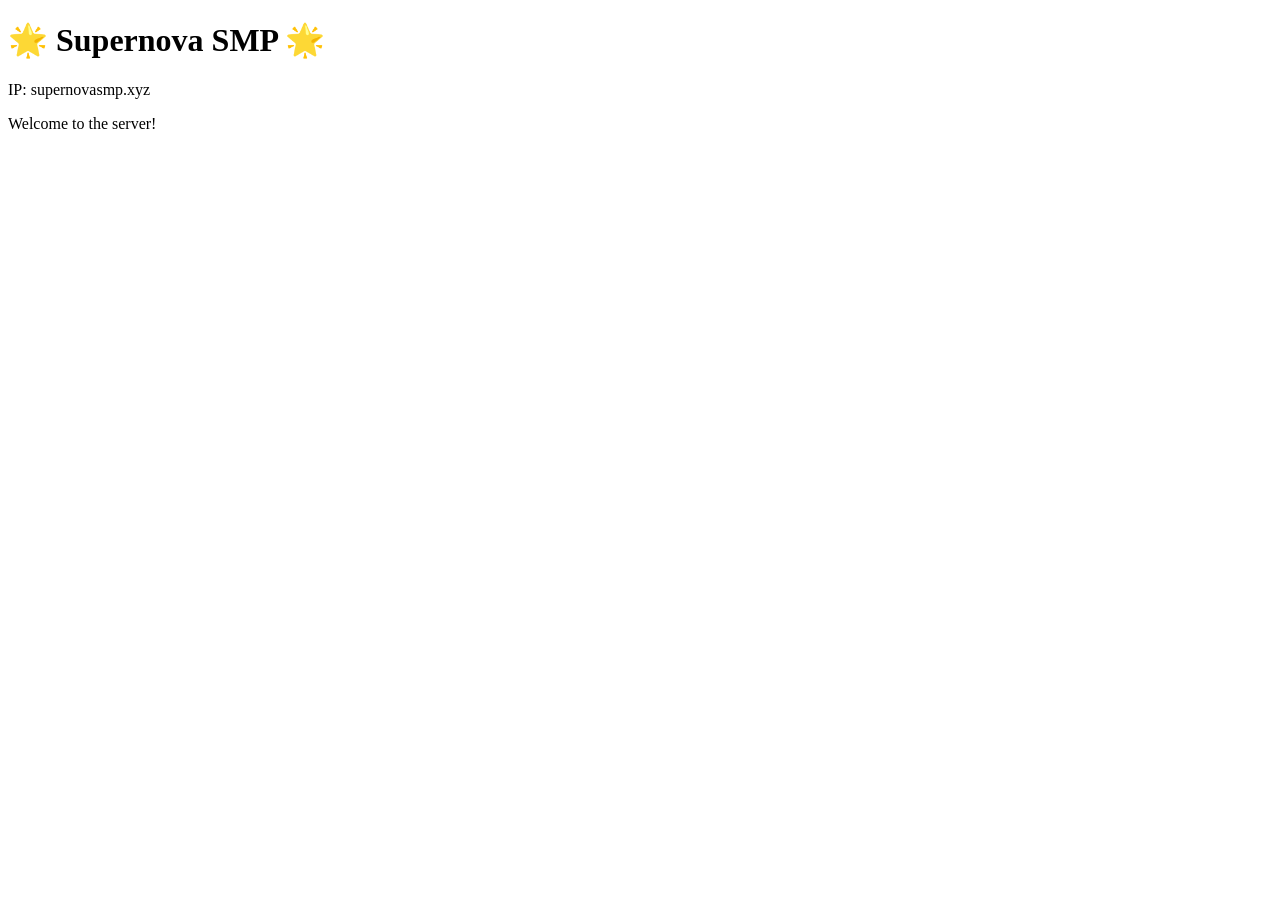
==== index.html @ 619e1f0f "Add files via upload" ====
<!DOCTYPE html>
<html>
<head>
    <title>Supernova SMP</title>
</head>
<body>
    <h1>🌟 Supernova SMP 🌟</h1>
    <p>IP: supernovasmp.xyz</p>
    <p>Welcome to the server!</p>
</body>
</html>
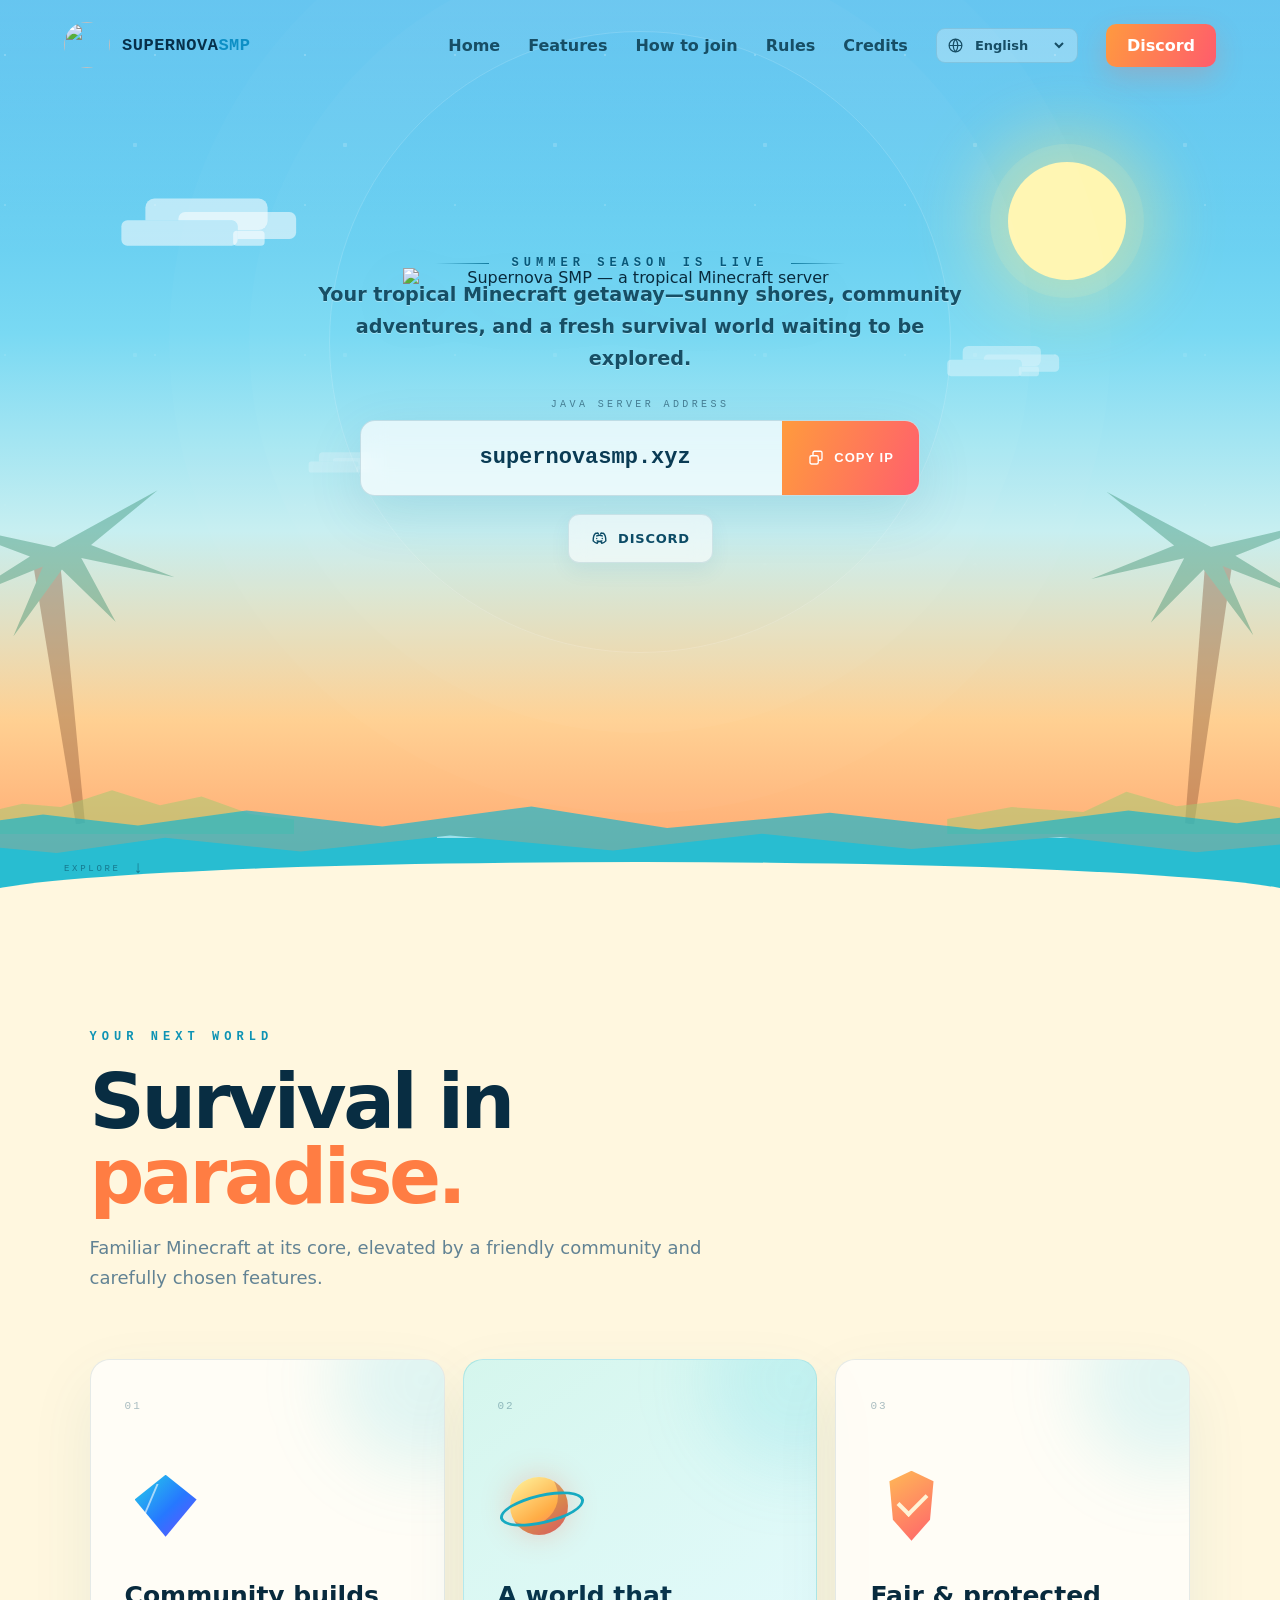
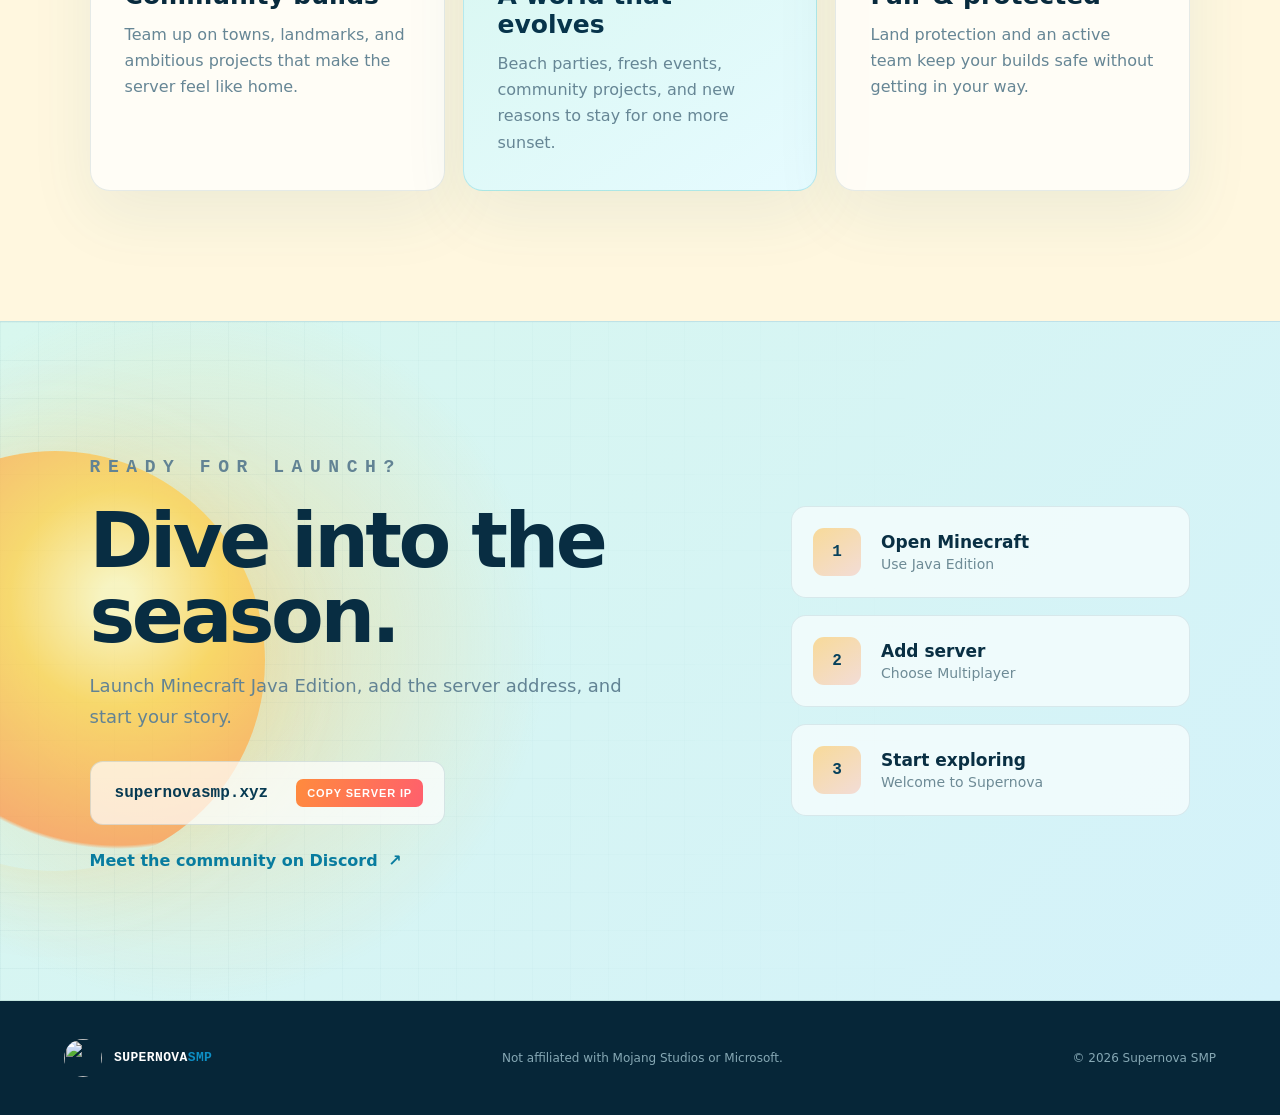
==== commit 2ab664e9: "Add files via upload" ====
--- a/index.html
+++ b/index.html
@@ -1,11 +1,158 @@
-<!DOCTYPE html>
-<html>
-<head>
-    <title>Supernova SMP</title>
-</head>
-<body>
-    <h1>🌟 Supernova SMP 🌟</h1>
-    <p>IP: supernovasmp.xyz</p>
-    <p>Welcome to the server!</p>
-</body>
-</html>+<!doctype html>
+<html lang="en">
+  <head>
+    <meta charset="UTF-8" />
+    <meta name="viewport" content="width=device-width, initial-scale=1.0" />
+    <meta
+      name="description"
+      content="Supernova SMP — a community-first Minecraft survival server. Build your legacy beneath the stars."
+    />
+    <meta name="theme-color" content="#58ccf5" />
+    <title>Supernova SMP — Minecraft Survival, Reimagined</title>
+    <link rel="icon" href="assets/supernova-mark.svg" type="image/svg+xml" />
+    <link rel="stylesheet" href="styles.css" />
+    <script src="script.js" defer></script>
+  </head>
+  <body data-page="home">
+    <a class="skip-link" href="#main">Skip to content</a>
+
+    <header class="site-header" data-header>
+      <a class="brand" href="#home" aria-label="Supernova SMP home">
+        <img src="assets/supernova-logo-transparent.png" alt="" width="46" height="46" />
+        <span>SUPERNOVA<span>SMP</span></span>
+      </a>
+
+      <button class="menu-button" type="button" aria-label="Open navigation" aria-expanded="false" data-menu-button>
+        <span></span><span></span>
+      </button>
+
+      <nav class="site-nav" aria-label="Main navigation" data-i18n-aria-label="mainNavigation" data-nav>
+        <a href="#home" data-i18n="navHome">Home</a>
+        <a href="#features" data-i18n="navFeatures">Features</a>
+        <a href="#join" data-i18n="navJoin">How to join</a>
+        <a href="rules.html" data-i18n="navRules">Rules</a>
+        <a href="credits.html" data-i18n="navCredits">Credits</a>
+        <div class="language-picker">
+          <svg viewBox="0 0 24 24" aria-hidden="true"><circle cx="12" cy="12" r="9"/><path d="M3 12h18M12 3a14 14 0 0 1 0 18M12 3a14 14 0 0 0 0 18"/></svg>
+          <label class="visually-hidden" for="language-select" data-i18n="languageLabel">Language</label>
+          <select id="language-select" data-language-select aria-label="Language">
+            <option value="en">English</option>
+            <option value="de">Deutsch</option>
+            <option value="es">Español</option>
+            <option value="fr">Français</option>
+            <option value="pt">Português</option>
+          </select>
+        </div>
+        <a class="nav-cta" href="#" data-link="discord" data-i18n="navDiscord">Discord</a>
+      </nav>
+    </header>
+
+    <main id="main">
+      <section class="hero" id="home" aria-labelledby="hero-title">
+        <div class="sun" aria-hidden="true"></div>
+        <div class="cloud cloud-one" aria-hidden="true"></div>
+        <div class="cloud cloud-two" aria-hidden="true"></div>
+        <div class="cloud cloud-three" aria-hidden="true"></div>
+        <div class="palm palm-left" aria-hidden="true"><span></span></div>
+        <div class="palm palm-right" aria-hidden="true"><span></span></div>
+
+        <div class="hero-content">
+          <p class="eyebrow"><span></span><b data-i18n="heroEyebrow">SUMMER SEASON IS LIVE</b><span></span></p>
+          <h1 id="hero-title" class="visually-hidden">Supernova SMP</h1>
+          <img class="hero-logo" src="assets/supernova-logo-transparent.png" alt="Supernova SMP — a tropical Minecraft server" />
+          <p class="hero-copy" data-i18n="heroCopy">
+            Your tropical Minecraft getaway—sunny shores, community adventures,
+            and a fresh survival world waiting to be explored.
+          </p>
+
+          <div class="server-wrap">
+            <p class="server-label" data-i18n="serverLabel">JAVA SERVER ADDRESS</p>
+            <button class="server-address" type="button" data-copy-ip aria-label="Copy server address" data-i18n-aria-label="copyServerIp">
+              <span data-server-ip>supernovasmp.xyz</span>
+              <span class="copy-action">
+                <svg viewBox="0 0 24 24" aria-hidden="true"><path d="M8 8V5a2 2 0 0 1 2-2h8a2 2 0 0 1 2 2v8a2 2 0 0 1-2 2h-3M6 9h7a2 2 0 0 1 2 2v7a2 2 0 0 1-2 2H6a2 2 0 0 1-2-2v-7a2 2 0 0 1 2-2Z"/></svg>
+                <span data-copy-label data-i18n="copyIp">Copy IP</span>
+              </span>
+            </button>
+          </div>
+
+          <div class="quick-links" aria-label="Server links">
+            <a class="quick-link discord" href="#" data-link="discord">
+              <svg viewBox="0 0 24 24" aria-hidden="true"><path d="M8.5 8.8c1-.5 2.2-.8 3.5-.8s2.5.3 3.5.8M9 15c1.7.8 4.3.8 6 0m-6.5-3h.01m6.98 0h.01M7 5.5c-2 1.5-3 4.5-3 9.5 1.5 1.7 3.2 2.7 5 3l1.2-1.7M17 5.5c2 1.5 3 4.5 3 9.5-1.5 1.7-3.2 2.7-5 3l-1.2-1.7M7 5.5A12 12 0 0 1 10 5l.5 1M17 5.5A12 12 0 0 0 14 5l-.5 1"/></svg>
+              <span data-i18n="discord">Discord</span>
+            </a>
+          </div>
+        </div>
+
+        <div class="world-edge" aria-hidden="true">
+          <div class="island island-left"></div>
+          <div class="island island-right"></div>
+          <div class="wave wave-one"></div>
+          <div class="wave wave-two"></div>
+          <div class="sand-edge"></div>
+        </div>
+        <a class="scroll-cue" href="#features"><b data-i18n="explore">EXPLORE</b> <span>↓</span></a>
+      </section>
+
+      <section class="feature-section section" id="features" aria-labelledby="features-title">
+        <div class="section-heading reveal">
+          <p class="kicker" data-i18n="featuresKicker">YOUR NEXT WORLD</p>
+          <h2 id="features-title" data-i18n-html="featuresTitle">Survival in <em>paradise.</em></h2>
+          <p data-i18n="featuresIntro">Familiar Minecraft at its core, elevated by a friendly community and carefully chosen features.</p>
+        </div>
+
+        <div class="feature-grid">
+          <article class="feature-card reveal">
+            <span class="feature-number">01</span>
+            <div class="pixel-icon diamond" aria-hidden="true"></div>
+            <h3 data-i18n="featureCommunityTitle">Community builds</h3>
+            <p data-i18n="featureCommunityCopy">Team up on towns, landmarks, and ambitious projects that make the server feel like home.</p>
+          </article>
+          <article class="feature-card featured reveal">
+            <span class="feature-number">02</span>
+            <div class="pixel-icon planet" aria-hidden="true"></div>
+            <h3 data-i18n="featureWorldTitle">A world that evolves</h3>
+            <p data-i18n="featureWorldCopy">Beach parties, fresh events, community projects, and new reasons to stay for one more sunset.</p>
+          </article>
+          <article class="feature-card reveal">
+            <span class="feature-number">03</span>
+            <div class="pixel-icon shield" aria-hidden="true"></div>
+            <h3 data-i18n="featureSafeTitle">Fair & protected</h3>
+            <p data-i18n="featureSafeCopy">Land protection and an active team keep your builds safe without getting in your way.</p>
+          </article>
+        </div>
+      </section>
+
+      <section class="join-section section" id="join" aria-labelledby="join-title">
+        <div class="join-orb" aria-hidden="true"></div>
+        <div class="join-content reveal">
+          <p class="kicker" data-i18n="joinKicker">READY FOR LAUNCH?</p>
+          <h2 id="join-title" data-i18n="joinTitle">Dive into the season.</h2>
+          <p data-i18n="joinCopy">Launch Minecraft Java Edition, add the server address, and start your story.</p>
+          <button class="large-copy" type="button" data-copy-ip>
+            <span data-server-ip>supernovasmp.xyz</span>
+            <span data-copy-label data-i18n="copyServerIp">Copy server IP</span>
+          </button>
+          <a class="text-link" href="#" data-link="discord"><b data-i18n="meetDiscord">Meet the community on Discord</b> <span>↗</span></a>
+        </div>
+
+        <ol class="join-steps reveal">
+          <li><span>1</span><div><strong data-i18n="stepOneTitle">Open Minecraft</strong><small data-i18n="stepOneCopy">Use Java Edition</small></div></li>
+          <li><span>2</span><div><strong data-i18n="stepTwoTitle">Add server</strong><small data-i18n="stepTwoCopy">Choose Multiplayer</small></div></li>
+          <li><span>3</span><div><strong data-i18n="stepThreeTitle">Start exploring</strong><small data-i18n="stepThreeCopy">Welcome to Supernova</small></div></li>
+        </ol>
+      </section>
+    </main>
+
+    <footer class="site-footer">
+      <a class="brand footer-brand" href="#home">
+        <img src="assets/supernova-logo-transparent.png" alt="" width="38" height="38" />
+        <span>SUPERNOVA<span>SMP</span></span>
+      </a>
+      <p data-i18n="disclaimer">Not affiliated with Mojang Studios or Microsoft.</p>
+      <p>© <span data-year></span> Supernova SMP</p>
+    </footer>
+
+    <div class="toast" role="status" aria-live="polite" data-toast data-i18n="copiedToast">Server IP copied!</div>
+  </body>
+</html>
--- a/styles.css
+++ b/styles.css
@@ -0,0 +1,868 @@
+:root {
+  --ink: #070713;
+  --ink-soft: #0d0d20;
+  --cream: #fff0cf;
+  --muted: #aaa8b8;
+  --orange: #ff742d;
+  --pink: #ff3f76;
+  --violet: #8757ff;
+  --cyan: #36d9ff;
+  --border: rgba(255, 255, 255, 0.11);
+}
+
+* { box-sizing: border-box; }
+html { scroll-behavior: smooth; }
+
+body {
+  margin: 0;
+  background: var(--ink);
+  color: #fff;
+  font-family: "Outfit", system-ui, sans-serif;
+  overflow-x: hidden;
+}
+
+a { color: inherit; text-decoration: none; }
+button, a { -webkit-tap-highlight-color: transparent; }
+button { font: inherit; }
+
+.skip-link {
+  position: fixed;
+  z-index: 1000;
+  top: 12px;
+  left: 12px;
+  padding: 10px 14px;
+  color: var(--ink);
+  background: var(--cream);
+  border-radius: 8px;
+  transform: translateY(-150%);
+}
+.skip-link:focus { transform: translateY(0); }
+
+.site-header {
+  position: fixed;
+  z-index: 100;
+  inset: 0 0 auto;
+  display: flex;
+  align-items: center;
+  justify-content: space-between;
+  height: 90px;
+  padding: 0 clamp(24px, 5vw, 84px);
+  transition: background .25s, border-color .25s, height .25s;
+}
+
+.site-header.scrolled {
+  height: 72px;
+  background: rgba(7, 7, 19, .82);
+  border-bottom: 1px solid var(--border);
+  backdrop-filter: blur(18px);
+}
+
+.brand {
+  display: inline-flex;
+  align-items: center;
+  gap: 12px;
+  font-family: "Space Mono", monospace;
+  font-weight: 700;
+  font-size: 17px;
+  letter-spacing: .03em;
+}
+
+.brand img { border-radius: 11px; box-shadow: 0 0 30px rgba(255, 94, 78, .22); }
+.brand > span > span { color: var(--orange); }
+
+.site-nav { display: flex; align-items: center; gap: 40px; font-weight: 600; color: #c5c1c8; }
+.site-nav a { transition: color .2s, transform .2s; }
+.site-nav a:hover { color: #fff; transform: translateY(-1px); }
+.site-nav .nav-cta {
+  padding: 12px 21px;
+  color: #fff;
+  background: linear-gradient(110deg, var(--orange), var(--pink));
+  border-radius: 10px;
+  box-shadow: 0 10px 34px rgba(255, 63, 118, .25);
+}
+
+.menu-button { display: none; }
+
+.hero {
+  position: relative;
+  isolation: isolate;
+  min-height: 840px;
+  height: 100svh;
+  overflow: hidden;
+  display: grid;
+  place-items: center;
+  padding: 100px 24px 155px;
+  background:
+    radial-gradient(circle at 50% 39%, rgba(255, 197, 96, .16) 0 2%, transparent 22%),
+    radial-gradient(ellipse at 50% 77%, rgba(255, 42, 103, .38), transparent 45%),
+    linear-gradient(180deg, #080817 0%, #0a0920 42%, #2a123d 69%, #df304d 91%, #ff782c 100%);
+}
+
+.hero::before {
+  content: "";
+  position: absolute;
+  z-index: -2;
+  inset: 0;
+  opacity: .4;
+  background-image:
+    radial-gradient(circle, #fff 0 1px, transparent 1.5px),
+    radial-gradient(circle, #9adfff 0 1px, transparent 1.5px);
+  background-position: 0 0, 70px 110px;
+  background-size: 180px 180px, 260px 260px;
+  mask-image: linear-gradient(to bottom, #000 0 72%, transparent 95%);
+}
+
+.hero::after {
+  content: "";
+  position: absolute;
+  z-index: -1;
+  width: 720px;
+  height: 720px;
+  left: 50%;
+  top: 48%;
+  border-radius: 50%;
+  transform: translate(-50%, -50%);
+  border: 1px solid rgba(255,255,255,.05);
+  box-shadow: inset 0 0 80px rgba(255, 117, 74, .07);
+}
+
+.nova-glow {
+  position: absolute;
+  z-index: -1;
+  top: 28%;
+  left: 50%;
+  width: 180px;
+  aspect-ratio: 1;
+  transform: translate(-50%, -50%);
+  border-radius: 50%;
+  background: #fff5d1;
+  opacity: .1;
+  filter: blur(2px);
+  box-shadow: 0 0 35px #fff, 0 0 120px 60px rgba(255, 88, 49, .5), 0 0 280px 150px rgba(172, 63, 255, .23);
+  animation: pulse 5s ease-in-out infinite;
+}
+
+.orbit { position: absolute; z-index: -1; left: 50%; top: 43%; border: 1px solid rgba(255, 207, 161, .09); border-radius: 50%; transform: translate(-50%, -50%) rotate(-10deg); }
+.orbit-one { width: min(88vw, 1050px); height: 330px; }
+.orbit-two { width: min(70vw, 790px); height: 230px; transform: translate(-50%, -50%) rotate(14deg); }
+
+@keyframes pulse { 50% { transform: translate(-50%, -50%) scale(1.12); opacity: .16; } }
+
+.hero-content { position: relative; z-index: 3; width: min(100%, 1100px); text-align: center; margin-top: -10px; }
+.eyebrow, .kicker {
+  margin: 0 0 30px;
+  color: #ff9d57;
+  font-family: "Space Mono", monospace;
+  font-size: 12px;
+  font-weight: 700;
+  letter-spacing: .42em;
+}
+.eyebrow { display: flex; align-items: center; justify-content: center; gap: 22px; }
+.eyebrow span { width: 54px; height: 1px; background: linear-gradient(90deg, transparent, var(--orange)); }
+.eyebrow span:last-child { transform: rotate(180deg); }
+
+.hero h1 { margin: 0; line-height: .78; }
+.hero h1 > span {
+  display: block;
+  color: var(--cream);
+  font-family: Impact, Haettenschweiler, "Arial Narrow Bold", sans-serif;
+  font-size: clamp(70px, 13.7vw, 210px);
+  font-weight: 900;
+  letter-spacing: -.035em;
+  transform: scaleX(1.04);
+  background: linear-gradient(180deg, #fff0c6 7%, #ffd28b 38%, #ff862e 62%, #ff3f68 88%);
+  -webkit-background-clip: text;
+  background-clip: text;
+  -webkit-text-fill-color: transparent;
+  filter: drop-shadow(0 18px 28px rgba(255, 74, 65, .25));
+}
+.hero h1 small {
+  display: block;
+  margin-top: 32px;
+  color: rgba(255,255,255,.55);
+  font-family: "Space Mono", monospace;
+  font-size: 11px;
+  letter-spacing: .62em;
+}
+
+.hero-copy { max-width: 680px; margin: 28px auto 36px; color: #d2ccd3; font-size: clamp(17px, 1.5vw, 21px); line-height: 1.65; }
+.server-wrap { width: min(100%, 560px); margin: 0 auto; }
+.server-label { margin: 0 0 10px; color: rgba(255,255,255,.4); font-family: "Space Mono", monospace; font-size: 10px; letter-spacing: .34em; }
+
+.server-address {
+  width: 100%;
+  min-height: 76px;
+  padding: 0 0 0 27px;
+  display: grid;
+  grid-template-columns: 1fr auto;
+  align-items: center;
+  overflow: hidden;
+  border: 1px solid rgba(255,255,255,.14);
+  border-radius: 15px;
+  color: var(--cream);
+  background: rgba(7,7,24,.58);
+  box-shadow: 0 18px 60px rgba(10,0,23,.28);
+  font-family: "Space Mono", monospace;
+  font-weight: 700;
+  font-size: clamp(16px, 2.2vw, 22px);
+  cursor: pointer;
+  backdrop-filter: blur(12px);
+  transition: border-color .2s, transform .2s;
+}
+.server-address:hover { border-color: rgba(255,145,91,.65); transform: translateY(-2px); }
+.copy-action {
+  align-self: stretch;
+  display: flex;
+  align-items: center;
+  gap: 9px;
+  padding: 0 25px;
+  color: #fff;
+  background: linear-gradient(110deg, var(--orange), var(--pink));
+  font-family: "Outfit", sans-serif;
+  font-size: 13px;
+  letter-spacing: .08em;
+  text-transform: uppercase;
+}
+.copy-action svg { width: 18px; fill: none; stroke: currentColor; stroke-width: 1.8; }
+
+.quick-links { display: flex; justify-content: center; flex-wrap: wrap; gap: 12px; margin-top: 18px; }
+.quick-link {
+  min-width: 145px;
+  padding: 14px 20px;
+  display: inline-flex;
+  justify-content: center;
+  align-items: center;
+  gap: 9px;
+  border: 1px solid var(--border);
+  border-radius: 11px;
+  background: rgba(10,10,33,.48);
+  color: #e7e4ec;
+  font-size: 13px;
+  font-weight: 700;
+  text-transform: uppercase;
+  letter-spacing: .06em;
+  backdrop-filter: blur(10px);
+  transition: transform .2s, background .2s, border-color .2s;
+}
+.quick-link:hover { transform: translateY(-3px); background: rgba(255,255,255,.1); border-color: rgba(255,255,255,.25); }
+.quick-link svg { width: 19px; height: 19px; fill: none; stroke: currentColor; stroke-width: 1.8; stroke-linecap: round; stroke-linejoin: round; }
+
+.world-edge { position: absolute; z-index: 2; left: 0; right: 0; bottom: -2px; height: 120px; pointer-events: none; }
+.terrain { position: absolute; inset: 0; }
+.terrain-back { background: #13132b; clip-path: polygon(0 78%, 6% 43%, 10% 62%, 15% 18%, 21% 55%, 27% 9%, 33% 55%, 39% 22%, 45% 60%, 51% 12%, 58% 51%, 65% 25%, 72% 60%, 79% 14%, 86% 57%, 93% 30%, 100% 53%, 100% 100%, 0 100%); opacity: .72; }
+.terrain-front { background: var(--ink); clip-path: polygon(0 67%, 5% 85%, 11% 41%, 17% 73%, 24% 30%, 30% 75%, 36% 46%, 42% 82%, 49% 40%, 55% 76%, 62% 33%, 69% 74%, 76% 46%, 83% 82%, 90% 39%, 96% 72%, 100% 56%, 100% 100%, 0 100%); }
+.scroll-cue { position: absolute; z-index: 4; bottom: 22px; left: clamp(24px, 5vw, 84px); display: flex; align-items: center; gap: 12px; color: rgba(255,255,255,.48); font-family: "Space Mono", monospace; font-size: 9px; letter-spacing: .3em; }
+.scroll-cue span { font-size: 17px; animation: bounce 1.8s infinite; }
+@keyframes bounce { 50% { transform: translateY(5px); } }
+
+.section { padding: 130px clamp(24px, 7vw, 120px); }
+.feature-section { background: var(--ink); }
+.section-heading { max-width: 760px; margin-bottom: 65px; }
+.kicker { margin-bottom: 20px; }
+.section h2 { margin: 0; font-size: clamp(45px, 6vw, 82px); letter-spacing: -.045em; line-height: .98; }
+.section h2 em { color: var(--orange); font-style: normal; }
+.section-heading > p:last-child, .join-content > p { color: var(--muted); font-size: 18px; line-height: 1.7; }
+.section-heading > p:last-child { max-width: 630px; }
+
+.feature-grid { display: grid; grid-template-columns: repeat(3, 1fr); gap: 18px; }
+.feature-card {
+  position: relative;
+  min-height: 365px;
+  padding: 34px;
+  overflow: hidden;
+  border: 1px solid var(--border);
+  border-radius: 20px;
+  background: linear-gradient(145deg, rgba(255,255,255,.055), rgba(255,255,255,.015));
+}
+.feature-card::after { content: ""; position: absolute; width: 180px; height: 180px; right: -70px; top: -70px; border-radius: 50%; background: rgba(255,100,53,.12); filter: blur(35px); }
+.feature-card.featured { background: linear-gradient(145deg, #261747, #121225); border-color: rgba(146,91,255,.3); transform: translateY(-22px); }
+.feature-number { color: rgba(255,255,255,.28); font-family: "Space Mono", monospace; font-size: 11px; letter-spacing: .18em; }
+.pixel-icon { width: 82px; height: 82px; margin: 52px 0 34px; position: relative; }
+.pixel-icon::before, .pixel-icon::after { content: ""; position: absolute; }
+.diamond::before { inset: 10px; background: linear-gradient(135deg, var(--cyan), #2678ff 55%, #714dff); clip-path: polygon(50% 0, 100% 40%, 50% 100%, 0 40%); filter: drop-shadow(0 12px 20px rgba(54,217,255,.28)); }
+.diamond::after { inset: 19px 25px 32px; border-left: 2px solid rgba(255,255,255,.6); transform: skew(-23deg); }
+.planet::before { width: 58px; height: 58px; left: 12px; top: 12px; border-radius: 50%; background: linear-gradient(145deg, #ffe08d, var(--orange) 60%, var(--pink)); box-shadow: inset -10px -10px 0 rgba(111,31,97,.27), 0 0 30px rgba(255,86,61,.25); }
+.planet::after { width: 80px; height: 24px; top: 29px; left: 1px; border: 3px solid #d78aff; border-radius: 50%; transform: rotate(-13deg); }
+.shield::before { inset: 6px 12px; background: linear-gradient(145deg, #ffbd55, var(--pink)); clip-path: polygon(50% 0, 88% 15%, 82% 70%, 50% 100%, 18% 70%, 12% 15%); filter: drop-shadow(0 10px 18px rgba(255,63,118,.25)); }
+.shield::after { width: 13px; height: 24px; border-right: 4px solid #fff3d6; border-bottom: 4px solid #fff3d6; transform: rotate(45deg); left: 34px; top: 22px; }
+.feature-card h3 { margin: 0 0 12px; font-size: 25px; }
+.feature-card p { margin: 0; color: var(--muted); line-height: 1.65; }
+
+.join-section {
+  position: relative;
+  isolation: isolate;
+  display: grid;
+  grid-template-columns: 1.2fr .8fr;
+  gap: clamp(50px, 8vw, 120px);
+  align-items: center;
+  min-height: 650px;
+  overflow: hidden;
+  background:
+    radial-gradient(circle at 18% 50%, rgba(255, 88, 45, .18), transparent 32%),
+    linear-gradient(135deg, #0c0b20, #11102b);
+  border-top: 1px solid var(--border);
+  border-bottom: 1px solid var(--border);
+}
+.join-section::before { content: ""; position: absolute; z-index: -2; inset: 0; background-image: linear-gradient(rgba(255,255,255,.022) 1px, transparent 1px), linear-gradient(90deg, rgba(255,255,255,.022) 1px, transparent 1px); background-size: 38px 38px; mask-image: linear-gradient(90deg, #000, transparent 75%); }
+.join-orb { position: absolute; z-index: -1; width: 420px; height: 420px; left: -155px; top: 50%; transform: translateY(-50%); border-radius: 50%; background: radial-gradient(circle at 65% 35%, #ffe1a4 0 3%, #ff7a2f 17%, #e92c63 48%, #6d2d98 70%, transparent 71%); box-shadow: 0 0 100px rgba(255,53,81,.17); opacity: .55; }
+.join-content { max-width: 670px; }
+.join-content > p { max-width: 550px; }
+.large-copy { display: flex; align-items: center; gap: 28px; margin-top: 28px; padding: 17px 21px 17px 24px; border: 1px solid rgba(255,255,255,.15); border-radius: 13px; background: rgba(7,7,19,.62); color: var(--cream); font-family: "Space Mono", monospace; font-size: 16px; font-weight: 700; cursor: pointer; }
+.large-copy span:last-child { padding: 8px 11px; border-radius: 7px; color: #fff; background: linear-gradient(110deg, var(--orange), var(--pink)); font-family: "Outfit", sans-serif; font-size: 11px; letter-spacing: .08em; text-transform: uppercase; }
+.text-link { display: inline-block; margin-top: 26px; color: #d9baff; font-weight: 700; }
+.text-link span { margin-left: 5px; }
+.join-steps { list-style: none; display: grid; gap: 17px; margin: 0; padding: 0; }
+.join-steps li { display: flex; align-items: center; gap: 20px; padding: 21px; border: 1px solid var(--border); border-radius: 15px; background: rgba(255,255,255,.035); }
+.join-steps li > span { flex: 0 0 48px; display: grid; place-items: center; aspect-ratio: 1; border-radius: 11px; color: var(--cream); background: linear-gradient(145deg, rgba(255,125,56,.3), rgba(255,63,118,.12)); font-family: "Space Mono", monospace; font-weight: 700; }
+.join-steps strong, .join-steps small { display: block; }
+.join-steps strong { margin-bottom: 4px; font-size: 17px; }
+.join-steps small { color: var(--muted); font-size: 14px; }
+
+.site-footer { display: flex; align-items: center; justify-content: space-between; gap: 30px; padding: 38px clamp(24px, 5vw, 84px); background: #060610; color: #716f7c; font-size: 12px; }
+.footer-brand { color: #fff; font-size: 13px; }
+
+.toast { position: fixed; z-index: 200; left: 50%; bottom: 28px; padding: 13px 19px; border: 1px solid rgba(255,255,255,.16); border-radius: 10px; background: #18172a; color: #fff; font-weight: 600; box-shadow: 0 16px 50px rgba(0,0,0,.4); transform: translate(-50%, 120px); opacity: 0; transition: transform .3s, opacity .3s; }
+.toast.show { transform: translate(-50%, 0); opacity: 1; }
+
+.reveal { opacity: 0; transform: translateY(24px); transition: opacity .7s ease, transform .7s ease; }
+.reveal.visible { opacity: 1; transform: translateY(0); }
+
+@media (max-width: 900px) {
+  .site-header { height: 76px; padding-inline: 22px; }
+  .menu-button { position: relative; z-index: 2; display: block; width: 42px; height: 42px; border: 1px solid var(--border); border-radius: 9px; background: rgba(255,255,255,.04); }
+  .menu-button span { position: absolute; left: 11px; width: 18px; height: 2px; background: #fff; transition: transform .2s, top .2s; }
+  .menu-button span:first-child { top: 15px; }
+  .menu-button span:last-child { top: 24px; }
+  .menu-button[aria-expanded="true"] span:first-child { top: 20px; transform: rotate(45deg); }
+  .menu-button[aria-expanded="true"] span:last-child { top: 20px; transform: rotate(-45deg); }
+  .site-nav { position: fixed; inset: 0; display: grid; place-content: center; gap: 28px; background: rgba(7,7,19,.97); font-size: 25px; text-align: center; transform: translateY(-100%); opacity: 0; transition: transform .3s, opacity .3s; }
+  .site-nav.open { transform: translateY(0); opacity: 1; }
+  .site-nav .nav-cta { font-size: 17px; }
+  .hero { min-height: 790px; padding-bottom: 145px; }
+  .feature-grid { grid-template-columns: 1fr; }
+  .feature-card { min-height: 310px; }
+  .feature-card.featured { transform: none; }
+  .pixel-icon { margin: 38px 0 25px; }
+  .join-section { grid-template-columns: 1fr; }
+}
+
+@media (max-width: 560px) {
+  .brand { font-size: 14px; gap: 9px; }
+  .brand img { width: 39px; height: 39px; }
+  .hero { min-height: 760px; padding-inline: 17px; }
+  .eyebrow { gap: 11px; font-size: 9px; letter-spacing: .28em; }
+  .eyebrow span { width: 24px; }
+  .hero h1 > span { font-size: clamp(52px, 18vw, 90px); }
+  .hero h1 small { margin-top: 25px; font-size: 8px; letter-spacing: .45em; }
+  .hero-copy { margin-top: 24px; font-size: 16px; }
+  .server-address { min-height: 66px; padding-left: 15px; font-size: 14px; }
+  .copy-action { padding: 0 15px; }
+  .copy-action > span { display: none; }
+  .quick-link { min-width: 0; flex: 1 1 30%; padding-inline: 10px; font-size: 11px; }
+  .quick-link svg { width: 16px; }
+  .scroll-cue { display: none; }
+  .section { padding: 90px 20px; }
+  .section-heading { margin-bottom: 40px; }
+  .feature-card { padding: 27px; }
+  .join-orb { opacity: .28; }
+  .large-copy { width: 100%; justify-content: space-between; gap: 12px; font-size: 13px; padding-left: 15px; }
+  .large-copy span:last-child { font-size: 9px; }
+  .site-footer { flex-direction: column; text-align: center; }
+}
+
+@media (prefers-reduced-motion: reduce) {
+  *, *::before, *::after { scroll-behavior: auto !important; animation-duration: .01ms !important; animation-iteration-count: 1 !important; transition-duration: .01ms !important; }
+  .reveal { opacity: 1; transform: none; }
+}
+
+/* ─────────────────────────────────────────────
+   SUMMER SEASON THEME
+   These overrides turn the base layout into a
+   bright, blocky Minecraft beach getaway.
+   ───────────────────────────────────────────── */
+:root {
+  --ink: #07283b;
+  --ink-soft: #0b3b54;
+  --cream: #fff9d8;
+  --muted: #628394;
+  --orange: #ff8b3d;
+  --pink: #ff5f6d;
+  --violet: #178ed0;
+  --cyan: #25cfe8;
+  --border: rgba(7, 64, 88, .13);
+  --sand: #f8dea3;
+}
+
+body { background: #fffaf0; color: #082a3d; }
+.site-header { color: #07304a; }
+.site-header.scrolled {
+  background: rgba(245, 252, 249, .88);
+  border-color: rgba(7, 64, 88, .1);
+  box-shadow: 0 8px 30px rgba(3, 79, 106, .08);
+}
+.brand img {
+  object-fit: cover;
+  border-radius: 50%;
+  mix-blend-mode: normal;
+  box-shadow: none;
+}
+.brand > span > span { color: #0d8fc5; }
+.site-nav { gap: 28px; color: #174e65; }
+.site-nav a:hover { color: #052f46; }
+.site-nav .nav-cta {
+  color: #fff;
+  background: linear-gradient(110deg, #ff9a3f, #ff5c6c);
+  box-shadow: 0 10px 28px rgba(255, 102, 82, .24);
+}
+.language-picker {
+  display: inline-flex;
+  align-items: center;
+  gap: 7px;
+  padding: 8px 10px;
+  border: 1px solid rgba(7, 64, 88, .13);
+  border-radius: 9px;
+  background: rgba(255,255,255,.28);
+}
+.language-picker svg {
+  width: 17px;
+  height: 17px;
+  fill: none;
+  stroke: currentColor;
+  stroke-width: 1.7;
+}
+.language-picker select {
+  max-width: 104px;
+  border: 0;
+  outline: 0;
+  color: inherit;
+  background: transparent;
+  font: inherit;
+  font-size: 13px;
+  font-weight: 700;
+  cursor: pointer;
+}
+.language-picker option { color: #082d42; background: #fff; }
+.eyebrow b, .scroll-cue b, .text-link b { font: inherit; }
+
+.hero {
+  min-height: 900px;
+  padding-top: 92px;
+  padding-bottom: 175px;
+  background:
+    linear-gradient(180deg, rgba(255,255,255,.18), transparent 28%),
+    linear-gradient(180deg, #45b9ed 0%, #79d9f3 37%, #c7eff1 59%, #ffd092 80%, #ff9d67 100%);
+}
+.hero::before {
+  opacity: .22;
+  background-image:
+    radial-gradient(circle, #fff 0 2px, transparent 2.5px),
+    radial-gradient(circle, #fff 0 1px, transparent 1.5px);
+  background-position: 30px 40px, 80px 130px;
+  background-size: 210px 210px, 150px 150px;
+  mask-image: linear-gradient(to bottom, #000, transparent 66%);
+}
+.hero::after {
+  width: 620px;
+  height: 620px;
+  top: 38%;
+  border-color: rgba(255,255,255,.17);
+  box-shadow: 0 0 0 80px rgba(255,255,255,.025), 0 0 0 160px rgba(255,255,255,.018);
+}
+.hero-content { margin-top: 2px; width: min(100%, 920px); }
+.eyebrow { margin-bottom: 12px; color: #075a7c; text-shadow: 0 1px rgba(255,255,255,.3); }
+.eyebrow span { background: linear-gradient(90deg, transparent, #137ca0); }
+.hero-logo {
+  display: block;
+  width: clamp(310px, 41vw, 475px);
+  max-height: 48vh;
+  object-fit: contain;
+  margin: -14px auto -18px;
+  mix-blend-mode: normal;
+  filter: drop-shadow(0 23px 28px rgba(4, 76, 105, .19));
+}
+.visually-hidden {
+  position: absolute !important;
+  width: 1px !important;
+  height: 1px !important;
+  padding: 0 !important;
+  margin: -1px !important;
+  overflow: hidden !important;
+  clip: rect(0, 0, 0, 0) !important;
+  white-space: nowrap !important;
+  border: 0 !important;
+}
+.hero-copy {
+  max-width: 650px;
+  margin-top: 10px;
+  margin-bottom: 24px;
+  color: #174f65;
+  font-weight: 600;
+  text-shadow: 0 1px rgba(255,255,255,.35);
+}
+.server-label { color: rgba(7, 48, 73, .56); }
+.server-address {
+  color: #0a3b54;
+  background: rgba(255,255,255,.7);
+  border-color: rgba(7, 84, 112, .16);
+  box-shadow: 0 18px 55px rgba(7, 99, 128, .12);
+}
+.server-address:hover { border-color: rgba(8, 139, 176, .5); }
+.copy-action { background: linear-gradient(110deg, #ff9b3d, #ff5f6d); }
+.quick-link {
+  color: #0b4b66;
+  background: rgba(255,255,255,.6);
+  border-color: rgba(7, 86, 113, .12);
+  box-shadow: 0 8px 20px rgba(0, 106, 137, .07);
+}
+.quick-link:hover { background: rgba(255,255,255,.85); border-color: rgba(7, 86, 113, .25); }
+
+.sun {
+  position: absolute;
+  z-index: -1;
+  top: 18%;
+  right: 12%;
+  width: 118px;
+  aspect-ratio: 1;
+  border-radius: 50%;
+  background: #fff6b1;
+  box-shadow: 0 0 0 18px rgba(255,246,177,.1), 0 0 65px 32px rgba(255,232,119,.38);
+  animation: pulse 5s ease-in-out infinite;
+}
+.cloud {
+  position: absolute;
+  z-index: -1;
+  width: 155px;
+  height: 34px;
+  border-radius: 8px;
+  background: rgba(255,255,255,.55);
+  box-shadow: 36px -25px 0 4px rgba(255,255,255,.55), 77px -10px 0 1px rgba(255,255,255,.55);
+}
+.cloud::after { content: ""; position: absolute; right: -36px; bottom: 0; width: 42px; height: 20px; border-radius: 5px; background: rgba(255,255,255,.55); }
+.cloud-one { left: 8%; top: 24%; transform: scale(.75); }
+.cloud-two { right: 17%; top: 39%; transform: scale(.48); opacity: .65; }
+.cloud-three { left: 20%; top: 50%; transform: scale(.32); opacity: .42; }
+.palm {
+  position: absolute;
+  z-index: 1;
+  bottom: 75px;
+  width: 230px;
+  height: 340px;
+  opacity: .34;
+  transform-origin: bottom;
+}
+.palm::before {
+  content: "";
+  position: absolute;
+  width: 34px;
+  height: 265px;
+  left: 105px;
+  bottom: 0;
+  background: #764326;
+  clip-path: polygon(20% 0, 100% 0, 65% 100%, 38% 100%);
+}
+.palm::after {
+  content: "";
+  position: absolute;
+  width: 230px;
+  height: 145px;
+  left: 20px;
+  top: 0;
+  background: #187c57;
+  clip-path: polygon(50% 43%, 2% 15%, 39% 47%, 7% 70%, 44% 55%, 27% 100%, 52% 59%, 72% 100%, 61% 53%, 100% 75%, 66% 45%, 98% 14%);
+}
+.palm-left { left: -42px; transform: rotate(-8deg); }
+.palm-right { right: -32px; transform: scaleX(-1) rotate(-7deg); }
+
+.world-edge { height: 155px; }
+.island { position: absolute; z-index: 1; bottom: 68px; height: 48px; background: #a8c871; opacity: .55; }
+.island-left { left: -2%; width: 25%; clip-path: polygon(0 60%, 15% 37%, 27% 44%, 43% 9%, 58% 40%, 71% 22%, 86% 58%, 100% 70%, 100% 100%, 0 100%); }
+.island-right { right: -2%; width: 28%; clip-path: polygon(0 69%, 18% 44%, 38% 54%, 50% 12%, 64% 42%, 81% 27%, 100% 56%, 100% 100%, 0 100%); }
+.wave { position: absolute; left: -3%; width: 106%; height: 80px; border-radius: 50% 50% 0 0; }
+.wave-one { z-index: 2; bottom: 34px; background: rgba(21, 181, 207, .68); clip-path: polygon(0 47%, 6% 33%, 13% 47%, 21% 28%, 31% 48%, 42% 23%, 52% 50%, 64% 31%, 75% 52%, 86% 28%, 94% 44%, 100% 31%, 100% 100%, 0 100%); }
+.wave-two { z-index: 3; bottom: 9px; background: #28bdd1; clip-path: polygon(0 39%, 7% 50%, 15% 31%, 25% 48%, 36% 28%, 48% 47%, 59% 26%, 70% 45%, 81% 30%, 91% 49%, 100% 35%, 100% 100%, 0 100%); }
+.wave-two::before { content: ""; position: absolute; inset: 20px 0 auto; height: 5px; background: repeating-linear-gradient(90deg, transparent 0 5%, rgba(255,255,255,.55) 5% 9%, transparent 9% 15%); }
+.sand-edge { position: absolute; z-index: 4; left: -2%; right: -2%; bottom: -32px; height: 72px; border-radius: 50% 50% 0 0; background: #fff7df; }
+.scroll-cue { color: rgba(7, 65, 89, .55); }
+
+.feature-section { background: #fff7df; }
+.kicker { color: #0e93b4; }
+.section h2 { color: #082d42; }
+.section h2 em { color: #ff7d43; }
+.section-heading > p:last-child, .join-content > p { color: var(--muted); }
+.feature-card {
+  border-color: rgba(7, 74, 96, .1);
+  background: rgba(255,255,255,.7);
+  box-shadow: 0 24px 65px rgba(26, 106, 119, .08);
+}
+.feature-card::after { background: rgba(51, 201, 218, .15); }
+.feature-card.featured {
+  color: #07344b;
+  background: linear-gradient(145deg, #d5f6ed, #e6fbff);
+  border-color: rgba(19, 174, 190, .22);
+}
+.feature-number { color: rgba(7, 67, 91, .34); }
+.feature-card p { color: #668695; }
+.planet::before { background: linear-gradient(145deg, #fff6a0, #ffad46 60%, #ff6d62); }
+.planet::after { border-color: #16aac1; }
+
+.join-section {
+  background:
+    radial-gradient(circle at 15% 48%, rgba(255, 194, 76, .38), transparent 31%),
+    linear-gradient(135deg, #d8f7ee, #d4f2fa);
+  border-color: rgba(7, 69, 93, .1);
+}
+.join-section::before { background-image: linear-gradient(rgba(7,81,101,.035) 1px, transparent 1px), linear-gradient(90deg, rgba(7,81,101,.035) 1px, transparent 1px); }
+.join-orb { background: radial-gradient(circle at 65% 35%, #fff9c2 0 4%, #ffd34e 28%, #ff984b 64%, transparent 65%); box-shadow: 0 0 100px rgba(255, 178, 53, .25); opacity: .75; }
+.large-copy { color: #073a52; background: rgba(255,255,255,.7); border-color: rgba(7, 69, 93, .13); }
+.text-link { color: #087c9f; }
+.join-steps li { color: #092f43; background: rgba(255,255,255,.62); border-color: rgba(7, 69, 93, .1); }
+.join-steps li > span { color: #07415c; background: linear-gradient(145deg, rgba(255,191,73,.55), rgba(255,111,84,.22)); }
+.join-steps small { color: #6e8b96; }
+.site-footer { background: #062638; color: #86a8b4; }
+.footer-brand { color: #fff; }
+.footer-brand img { mix-blend-mode: normal; }
+.toast { background: #07364e; }
+
+@media (max-width: 900px) {
+  .site-nav { color: #fff; background: rgba(5, 44, 64, .97); }
+  .site-nav a:hover { color: #fff; }
+  .menu-button { background: rgba(255,255,255,.32); border-color: rgba(7, 64, 88, .15); }
+  .menu-button span { background: #07334a; }
+  .site-header:has(.site-nav.open) .menu-button span { background: #fff; }
+  .language-picker { justify-self: center; background: rgba(255,255,255,.08); border-color: rgba(255,255,255,.16); }
+  .language-picker select { max-width: 130px; }
+  .hero { min-height: 830px; }
+  .palm { opacity: .2; }
+}
+
+@media (max-width: 560px) {
+  .hero { min-height: 800px; padding-top: 82px; padding-bottom: 145px; }
+  .hero-logo { width: min(90vw, 350px); margin-top: -10px; margin-bottom: -12px; }
+  .hero-copy { margin-top: 7px; }
+  .sun { width: 78px; top: 16%; right: 7%; }
+  .cloud-one { left: -11%; top: 28%; transform: scale(.45); }
+  .palm { width: 160px; height: 240px; bottom: 78px; }
+  .palm::before { left: 75px; width: 25px; height: 185px; }
+  .palm::after { width: 165px; height: 105px; }
+  .palm-left { left: -75px; }
+  .palm-right { right: -70px; }
+}
+
+/* Credits page */
+.site-nav .active-link { color: #07304a; }
+.credits-main {
+  position: relative;
+  isolation: isolate;
+  min-height: calc(100svh - 112px);
+  overflow: hidden;
+  padding: 150px clamp(24px, 8vw, 130px) 110px;
+  background:
+    radial-gradient(circle at 78% 22%, rgba(255, 238, 135, .62), transparent 17%),
+    linear-gradient(180deg, #68cdef 0%, #c9f1ed 58%, #fff1ca 100%);
+}
+.credits-main::before {
+  content: "";
+  position: absolute;
+  z-index: -2;
+  inset: 0;
+  opacity: .28;
+  background-image: radial-gradient(circle, #fff 0 2px, transparent 2.5px);
+  background-size: 175px 175px;
+}
+.credits-main::after {
+  content: "";
+  position: absolute;
+  z-index: -1;
+  left: -5%;
+  right: -5%;
+  bottom: -38px;
+  height: 105px;
+  border-radius: 50% 50% 0 0;
+  background: #fff8e5;
+}
+.credits-sun {
+  position: absolute;
+  z-index: -1;
+  right: 11%;
+  top: 16%;
+  width: 130px;
+  aspect-ratio: 1;
+  border-radius: 50%;
+  background: #fff5a8;
+  box-shadow: 0 0 0 20px rgba(255,245,168,.13), 0 0 70px 34px rgba(255,224,105,.28);
+}
+.credits-cloud { right: 21%; top: 35%; transform: scale(.55); opacity: .55; }
+.credits-shell { width: min(100%, 980px); margin: 0 auto; }
+.credits-heading { max-width: 760px; }
+.credits-heading h1 {
+  margin: 0;
+  max-width: 760px;
+  color: #07334a;
+  font-size: clamp(52px, 7vw, 94px);
+  line-height: .96;
+  letter-spacing: -.05em;
+}
+.credits-heading > p:last-child {
+  max-width: 620px;
+  margin: 28px 0 44px;
+  color: #416f7d;
+  font-size: 19px;
+  line-height: 1.7;
+}
+.owner-card {
+  position: relative;
+  display: grid;
+  grid-template-columns: 190px 1fr;
+  align-items: center;
+  gap: 38px;
+  min-height: 250px;
+  padding: 28px 48px 28px 30px;
+  overflow: hidden;
+  border: 1px solid rgba(6, 78, 102, .12);
+  border-radius: 24px;
+  background: rgba(255,255,255,.68);
+  box-shadow: 0 28px 80px rgba(15, 108, 126, .13);
+  backdrop-filter: blur(16px);
+}
+.owner-card::after {
+  content: "";
+  position: absolute;
+  right: -70px;
+  top: -80px;
+  width: 250px;
+  height: 250px;
+  border-radius: 50%;
+  background: rgba(41, 197, 219, .16);
+  filter: blur(22px);
+}
+.owner-logo-wrap {
+  display: grid;
+  place-items: center;
+  aspect-ratio: 1;
+  border-radius: 22px;
+  background: linear-gradient(145deg, #0e4661, #06293e);
+  box-shadow: inset 0 0 0 1px rgba(255,255,255,.08), 0 18px 42px rgba(3, 66, 91, .18);
+}
+.owner-logo-wrap img {
+  width: 100%;
+  height: 100%;
+  object-fit: contain;
+  border-radius: 20px;
+  mix-blend-mode: normal;
+}
+.owner-role {
+  color: #0d8dab;
+  font-family: "Space Mono", monospace;
+  font-size: 11px;
+  font-weight: 700;
+  letter-spacing: .2em;
+}
+.owner-details h2 {
+  margin: 8px 0 12px;
+  color: #082f44;
+  font-size: clamp(38px, 5vw, 62px);
+  line-height: 1;
+  letter-spacing: -.04em;
+}
+.owner-details p { margin: 0; color: #628391; font-size: 17px; line-height: 1.6; }
+.owner-sparkle { position: absolute; z-index: 2; right: 35px; top: 28px; color: #ff9a42; font-size: 31px; }
+.credits-thanks { margin: 32px 0 18px; color: #416f7d; font-weight: 600; }
+.back-home { display: inline-flex; align-items: center; gap: 9px; color: #087d9d; font-weight: 700; }
+.back-home span { transition: transform .2s; }
+.back-home:hover span { transform: translateX(-4px); }
+.back-home b { font: inherit; }
+
+@media (max-width: 900px) {
+  .site-nav .active-link { color: #fff; }
+  .credits-main { padding-top: 125px; }
+}
+
+@media (max-width: 620px) {
+  .credits-main { padding: 115px 20px 90px; }
+  .credits-sun { width: 80px; right: 6%; top: 13%; }
+  .credits-heading > p:last-child { margin-bottom: 30px; font-size: 17px; }
+  .owner-card { grid-template-columns: 1fr; gap: 22px; padding: 24px; }
+  .owner-logo-wrap { width: 145px; }
+  .owner-sparkle { right: 23px; top: 20px; }
+}
+
+/* Rules & guidelines page */
+.rules-main { padding-bottom: 130px; }
+.rules-shell { width: min(100%, 1080px); }
+.rules-heading { max-width: 850px; }
+.rules-heading h1 { max-width: 850px; }
+.rules-grid {
+  display: grid;
+  grid-template-columns: repeat(2, 1fr);
+  gap: 16px;
+}
+.rule-card {
+  position: relative;
+  min-height: 220px;
+  padding: 30px;
+  overflow: hidden;
+  border: 1px solid rgba(6, 78, 102, .11);
+  border-radius: 19px;
+  background: rgba(255,255,255,.67);
+  box-shadow: 0 18px 50px rgba(15, 108, 126, .08);
+  backdrop-filter: blur(12px);
+}
+.rule-card::after {
+  content: "";
+  position: absolute;
+  right: -48px;
+  top: -55px;
+  width: 140px;
+  height: 140px;
+  border-radius: 50%;
+  background: rgba(42, 198, 219, .11);
+}
+.rule-number {
+  color: #1594af;
+  font-family: "Space Mono", monospace;
+  font-size: 11px;
+  font-weight: 700;
+  letter-spacing: .18em;
+}
+.rule-card h2 {
+  margin: 26px 0 10px;
+  color: #082f44;
+  font-size: 24px;
+}
+.rule-card p {
+  margin: 0;
+  color: #5e7e8c;
+  line-height: 1.65;
+}
+.guidelines-card {
+  display: grid;
+  grid-template-columns: auto 1fr;
+  gap: 22px;
+  align-items: start;
+  margin-top: 18px;
+  padding: 28px 32px;
+  border: 1px solid rgba(242, 155, 50, .2);
+  border-radius: 19px;
+  background: linear-gradient(135deg, rgba(255,248,197,.82), rgba(255,255,255,.7));
+  box-shadow: 0 18px 50px rgba(172, 119, 28, .08);
+}
+.guidelines-card > span { color: #ff9b3d; font-size: 34px; line-height: 1; }
+.guidelines-card h2 { margin: 0 0 9px; color: #563e20; font-size: 22px; }
+.guidelines-card p { margin: 0; color: #776443; line-height: 1.65; }
+.rules-report {
+  max-width: 780px;
+  margin: 30px 0 20px;
+  color: #416f7d;
+  font-weight: 600;
+  line-height: 1.65;
+}
+
+@media (max-width: 720px) {
+  .rules-grid { grid-template-columns: 1fr; }
+  .rule-card { min-height: 0; }
+}
+
+@media (max-width: 520px) {
+  .rule-card { padding: 25px; }
+  .guidelines-card { grid-template-columns: 1fr; padding: 25px; }
+}
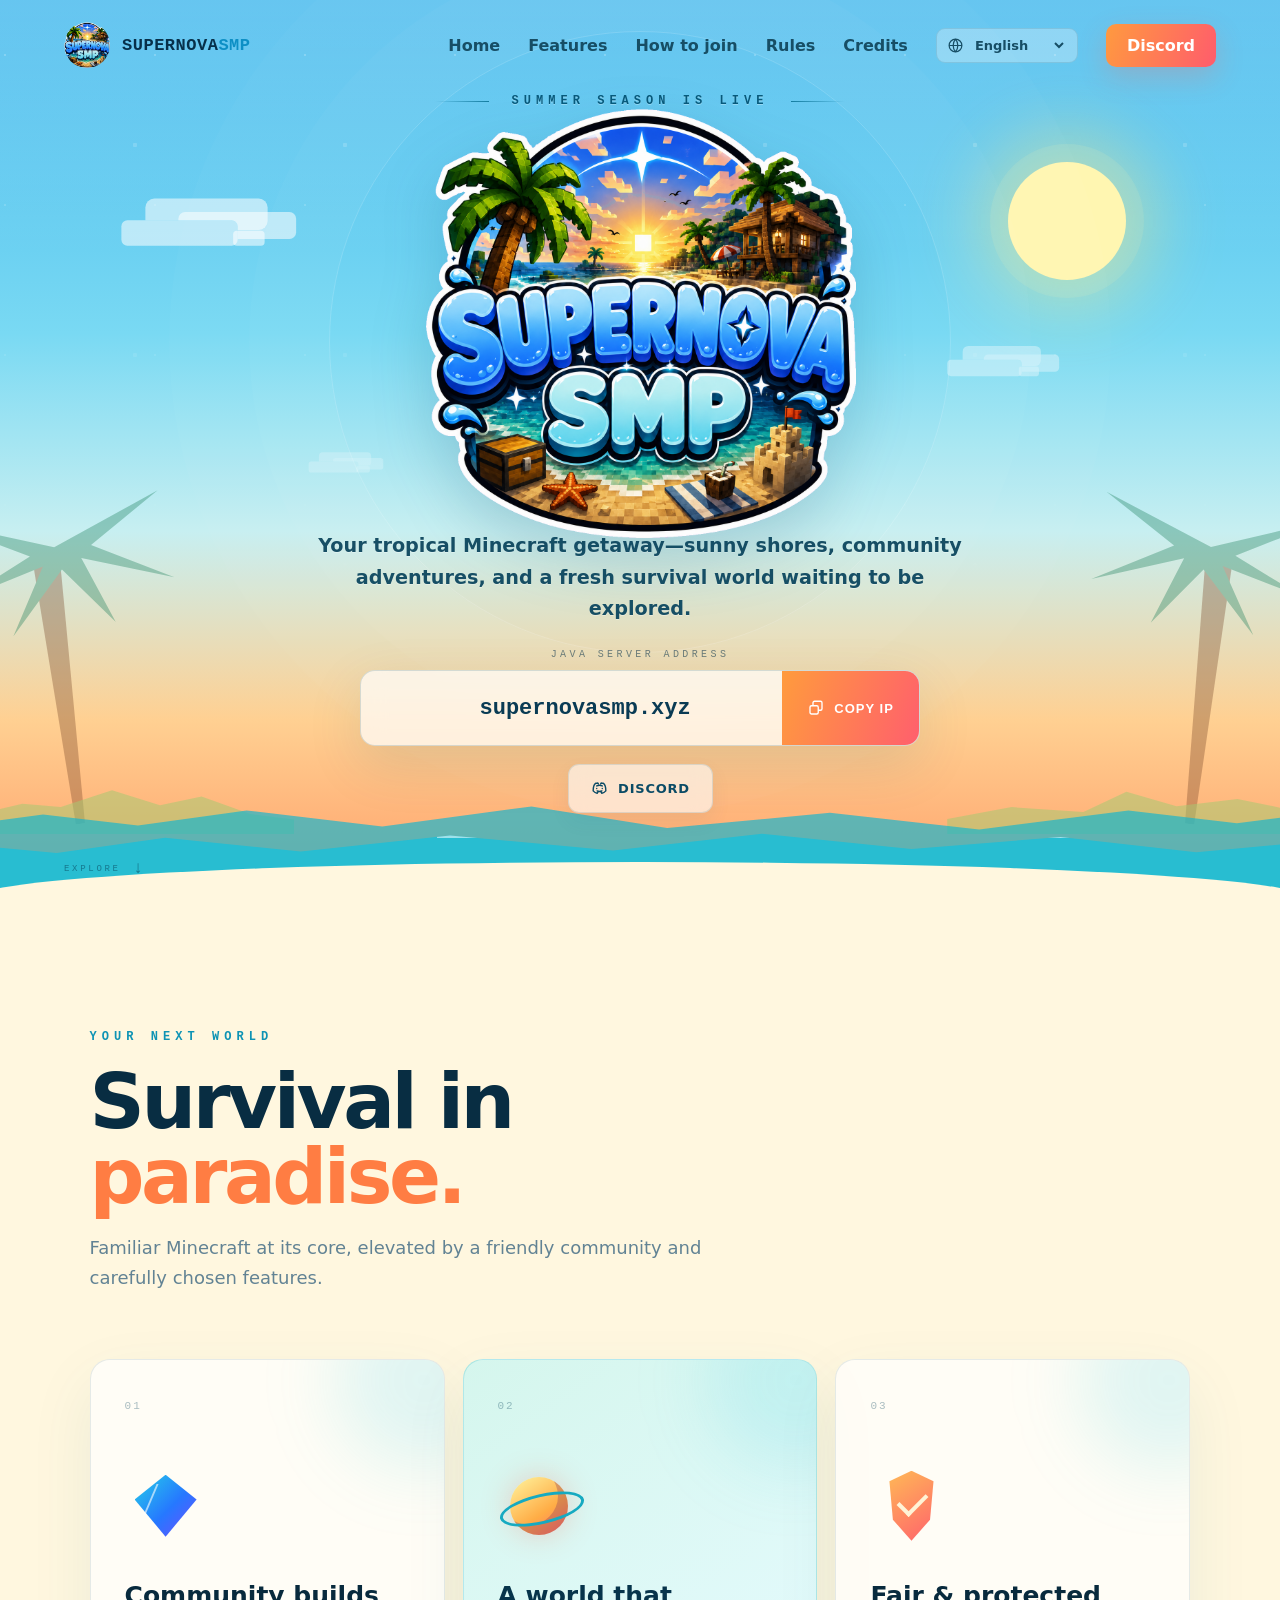
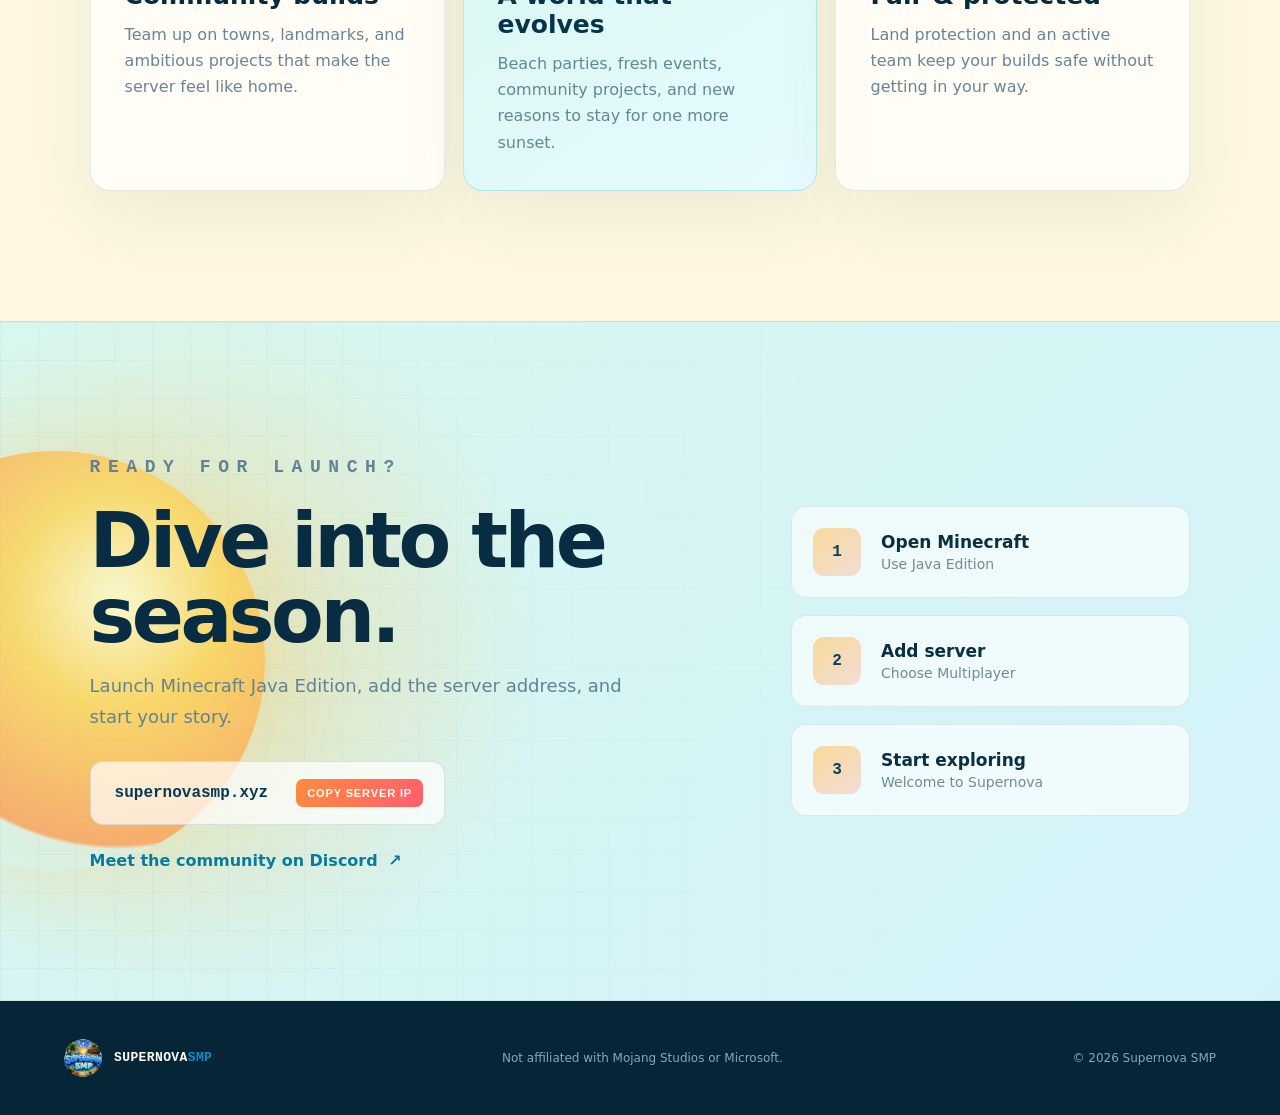
==== commit beff9795: "Add files via upload" ====
--- a/index.html
+++ b/index.html
@@ -9,7 +9,7 @@
     />
     <meta name="theme-color" content="#58ccf5" />
     <title>Supernova SMP — Minecraft Survival, Reimagined</title>
-    <link rel="icon" href="assets/supernova-mark.svg" type="image/svg+xml" />
+    <link rel="icon" href="supernova-mark.svg" type="image/svg+xml" />
     <link rel="stylesheet" href="styles.css" />
     <script src="script.js" defer></script>
   </head>
@@ -18,7 +18,7 @@
 
     <header class="site-header" data-header>
       <a class="brand" href="#home" aria-label="Supernova SMP home">
-        <img src="assets/supernova-logo-transparent.png" alt="" width="46" height="46" />
+        <img src="supernova-logo.png" alt="" width="46" height="46" />
         <span>SUPERNOVA<span>SMP</span></span>
       </a>
 
@@ -59,7 +59,7 @@
         <div class="hero-content">
           <p class="eyebrow"><span></span><b data-i18n="heroEyebrow">SUMMER SEASON IS LIVE</b><span></span></p>
           <h1 id="hero-title" class="visually-hidden">Supernova SMP</h1>
-          <img class="hero-logo" src="assets/supernova-logo-transparent.png" alt="Supernova SMP — a tropical Minecraft server" />
+          <img class="hero-logo" src="supernova-logo.png" alt="Supernova SMP — a tropical Minecraft server" />
           <p class="hero-copy" data-i18n="heroCopy">
             Your tropical Minecraft getaway—sunny shores, community adventures,
             and a fresh survival world waiting to be explored.
@@ -146,7 +146,7 @@
 
     <footer class="site-footer">
       <a class="brand footer-brand" href="#home">
-        <img src="assets/supernova-logo-transparent.png" alt="" width="38" height="38" />
+        <img src="supernova-logo.png" alt="" width="38" height="38" />
         <span>SUPERNOVA<span>SMP</span></span>
       </a>
       <p data-i18n="disclaimer">Not affiliated with Mojang Studios or Microsoft.</p>
